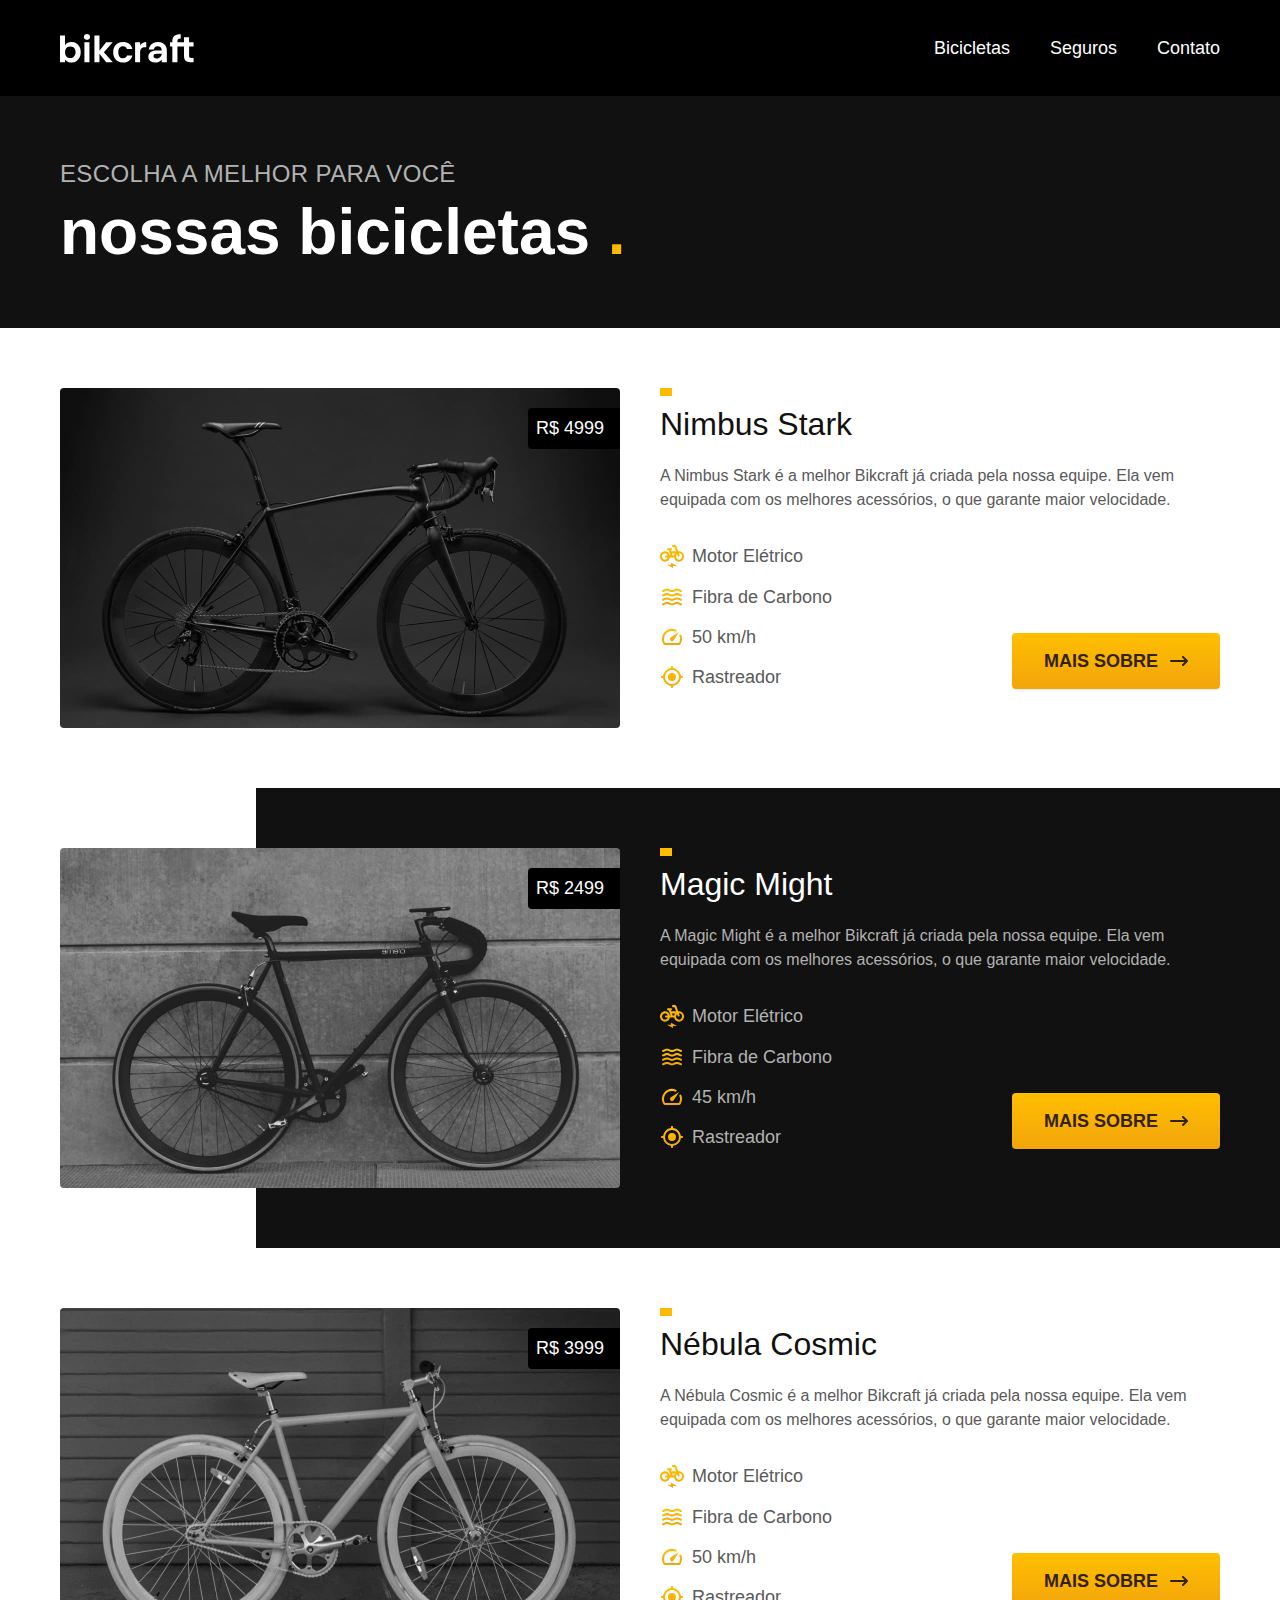
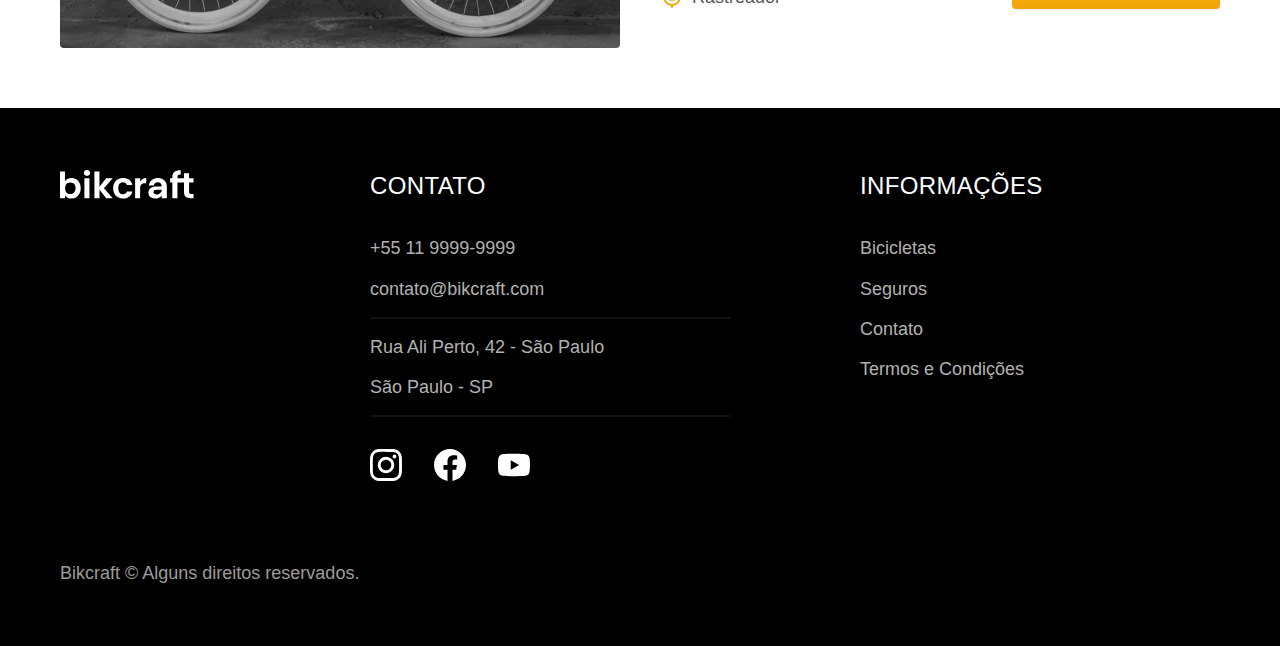
==== bicicletas.html @ 8516cf56 "pagina-bicicletas" ====
<!DOCTYPE html>
<html lang="pt-br">
  <head>
    <meta charset="UTF-8" />
    <meta http-equiv="X-UA-Compatible" content="IE=edge" />
    <meta name="viewport" content="width=device-width, initial-scale=1.0" />
    <title>Bicicletas | Bikcraft</title>
    <meta name="description" content="Termos e Condições." />
    <link rel="stylesheet" href="style.css" />
    <!-- tipografia google fonts  -->
    <!-- <link rel="preconnect" href="https://fonts.googleapis.com">
    <link rel="preconnect" href="https://fonts.gstatic.com" crossorigin>
    <link href="https://fonts.googleapis.com/css2?family=Merriweather:ital,wght@1,900&family=Poppins:wght@400;600&family=Roboto:wght@400;500&display=swap" rel="stylesheet"> -->
  </head>

  <body id="bicicletas">
    <header class="header-bg">
      <div class="header container">
        <a href="./">
          <img src="img/bikcraft.svg" alt="Bikcraft" />
        </a>

        <nav aria-label="primaria">
          <ul class="header-menu font-1-m cor-0">
            <li><a href="./bicicletas.html">Bicicletas</a></li>
            <li><a href="./seguros.html">Seguros</a></li>
            <li><a href="./contato.html">Contato</a></li>
          </ul>
        </nav>
      </div>
    </header>
    <!-- main -->
    <main>
      <div class="titulo-bg">
        <div class="titulo container">
          <p class="font-2-l-b cor-5">Escolha a melhor para você</p>
          <h1 class="font-1-xxl cor-0">
            nossas bicicletas <span class="cor-p1">.</span>
          </h1>
        </div>
      </div>
      <!-- bicicletas bg1 -->

      <div class="bicicletas container">
        <div class="bicicletas-imagem">
          <img src="img/bicicletas/nimbus.jpg" alt="Bicicleta Preta" />
          <span class="font-2-m cor-0">R$ 4999</span>
        </div>
        <div class="bicicletas-conteudo">
          <h2 class="font-1-xl">Nimbus Stark</h2>
          <p class="font-2-s cor-8">
            A Nimbus Stark é a melhor Bikcraft já criada pela nossa equipe. Ela
            vem equipada com os melhores acessórios, o que garante maior
            velocidade.
          </p>
          <ul class="font-1-m cor-8">
            <li><img src="img/icones/eletrica.svg" alt="" />Motor Elétrico</li>

            <li><img src="img/icones/carbono.svg" alt="" />Fibra de Carbono</li>

            <li><img src="img/icones/velocidade.svg" alt="" />50 km/h</li>

            <li><img src="img/icones/rastreador.svg" alt="" />Rastreador</li>
          </ul>
          <a class="botao seta" href="./bicicletas/nimbus.html">Mais Sobre</a>
        </div>
      </div>

      <!-- bicicletas bg2 -->
      <div class="bicicletas-bg">
        <div class="bicicletas container">
          <div class="bicicletas-imagem">
            <img src="img/bicicletas/magic.jpg" alt="Bicicleta Preta" />
            <span class="font-2-m cor-0">R$ 2499</span>
          </div>
          <div class="bicicletas-conteudo">
            <h2 class="font-1-xl cor-0">Magic Might</h2>
            <p class="font-2-s cor-5">
              A Magic Might é a melhor Bikcraft já criada pela nossa equipe. Ela
              vem equipada com os melhores acessórios, o que garante maior
              velocidade.
            </p>
            <ul class="font-1-m cor-5">
              <li>
                <img src="img/icones/eletrica.svg" alt="" />Motor Elétrico
              </li>

              <li>
                <img src="img/icones/carbono.svg" alt="" />Fibra de Carbono
              </li>

              <li><img src="img/icones/velocidade.svg" alt="" />45 km/h</li>

              <li><img src="img/icones/rastreador.svg" alt="" />Rastreador</li>
            </ul>
            <a class="botao seta" href="./bicicletas/magic.html">Mais Sobre</a>
          </div>
        </div>
      </div>
      <!-- bicicletas bg3 -->

      <div class="bicicletas container">
        <div class="bicicletas-imagem">
          <img src="img/bicicletas/nebula.jpg" alt="Bicicleta Preta" />
          <span class="font-2-m cor-0">R$ 3999</span>
        </div>
        <div class="bicicletas-conteudo">
          <h2 class="font-1-xl">Nébula Cosmic</h2>
          <p class="font-2-s cor-8">
            A Nébula Cosmic é a melhor Bikcraft já criada pela nossa equipe. Ela
            vem equipada com os melhores acessórios, o que garante maior
            velocidade.
          </p>
          <ul class="font-1-m cor-8">
            <li><img src="img/icones/eletrica.svg" alt="" />Motor Elétrico</li>

            <li><img src="img/icones/carbono.svg" alt="" />Fibra de Carbono</li>

            <li><img src="img/icones/velocidade.svg" alt="" />50 km/h</li>

            <li><img src="img/icones/rastreador.svg" alt="" />Rastreador</li>
          </ul>
          <a class="botao seta" href="./bicicletas/magic.html">Mais Sobre</a>
        </div>
      </div>
    </main>

    <footer class="footer-bg">
      <div class="footer container">
        <img src="img/bikcraft.svg" alt="" />
        <div class="footer-contato">
          <h3 class="font-2-l-b cor-0">Contato</h3>
          <ul class="cor-5 font-2-m">
            <li><a href="tel:+55119999999">+55 11 9999-9999</a></li>
            <li>
              <a href="mailto:contato@bikcraft.com">contato@bikcraft.com</a>
            </li>
            <li>Rua Ali Perto, 42 - São Paulo</li>
            <li>São Paulo - SP</li>
          </ul>
          <div class="footer-redes">
            <a href="./"
              ><img src="img/redes/instagram.svg" alt="Instagram"
            /></a>
            <a href="./"><img src="img/redes/facebook.svg" alt="Facebook" /></a>
            <a href="./"><img src="img/redes/youtube.svg" alt="Youtube" /></a>
          </div>
        </div>
        <div class="footer-informacoes">
          <h3 class="font-2-l-b cor-0">Informações</h3>
          <nav>
            <ul class="font-1-m cor-5">
              <li><a href="./bicicletas.html">Bicicletas</a></li>
              <li><a href="./seguros.html">Seguros</a></li>
              <li><a href="./contato.html">Contato</a></li>
              <li><a href="./termos.html">Termos e Condições</a></li>
            </ul>
          </nav>
        </div>
        <p class="footer-copy font-2-m cor-6">
          Bikcraft © Alguns direitos reservados.
        </p>
      </div>
    </footer>
  </body>
</html>
---- style.css ----
@import "./css/global/global.css";
@import "./css/utilidades/tipografia.css";
@import "./css/utilidades/cores.css";
@import "./css/global/header.css";
@import "/css/global/footer.css";
/* Home */
@import "./css/home/introducao.css";
@import "./css/home/tecnologia.css";
@import "./css/home/parceiros.css";
@import "./css/home/depoimento.css";
@import "/css/home/seguros.css";
/* Utilidades */
@import "./css/utilidades/componentes.css";
/* Bicicletas */
@import "./css/bicicletas/bicicletas-lista.css";
@import "./css/bicicletas/bicicletas.css";
/* Termos */
@import "./css/termos/termos.css";
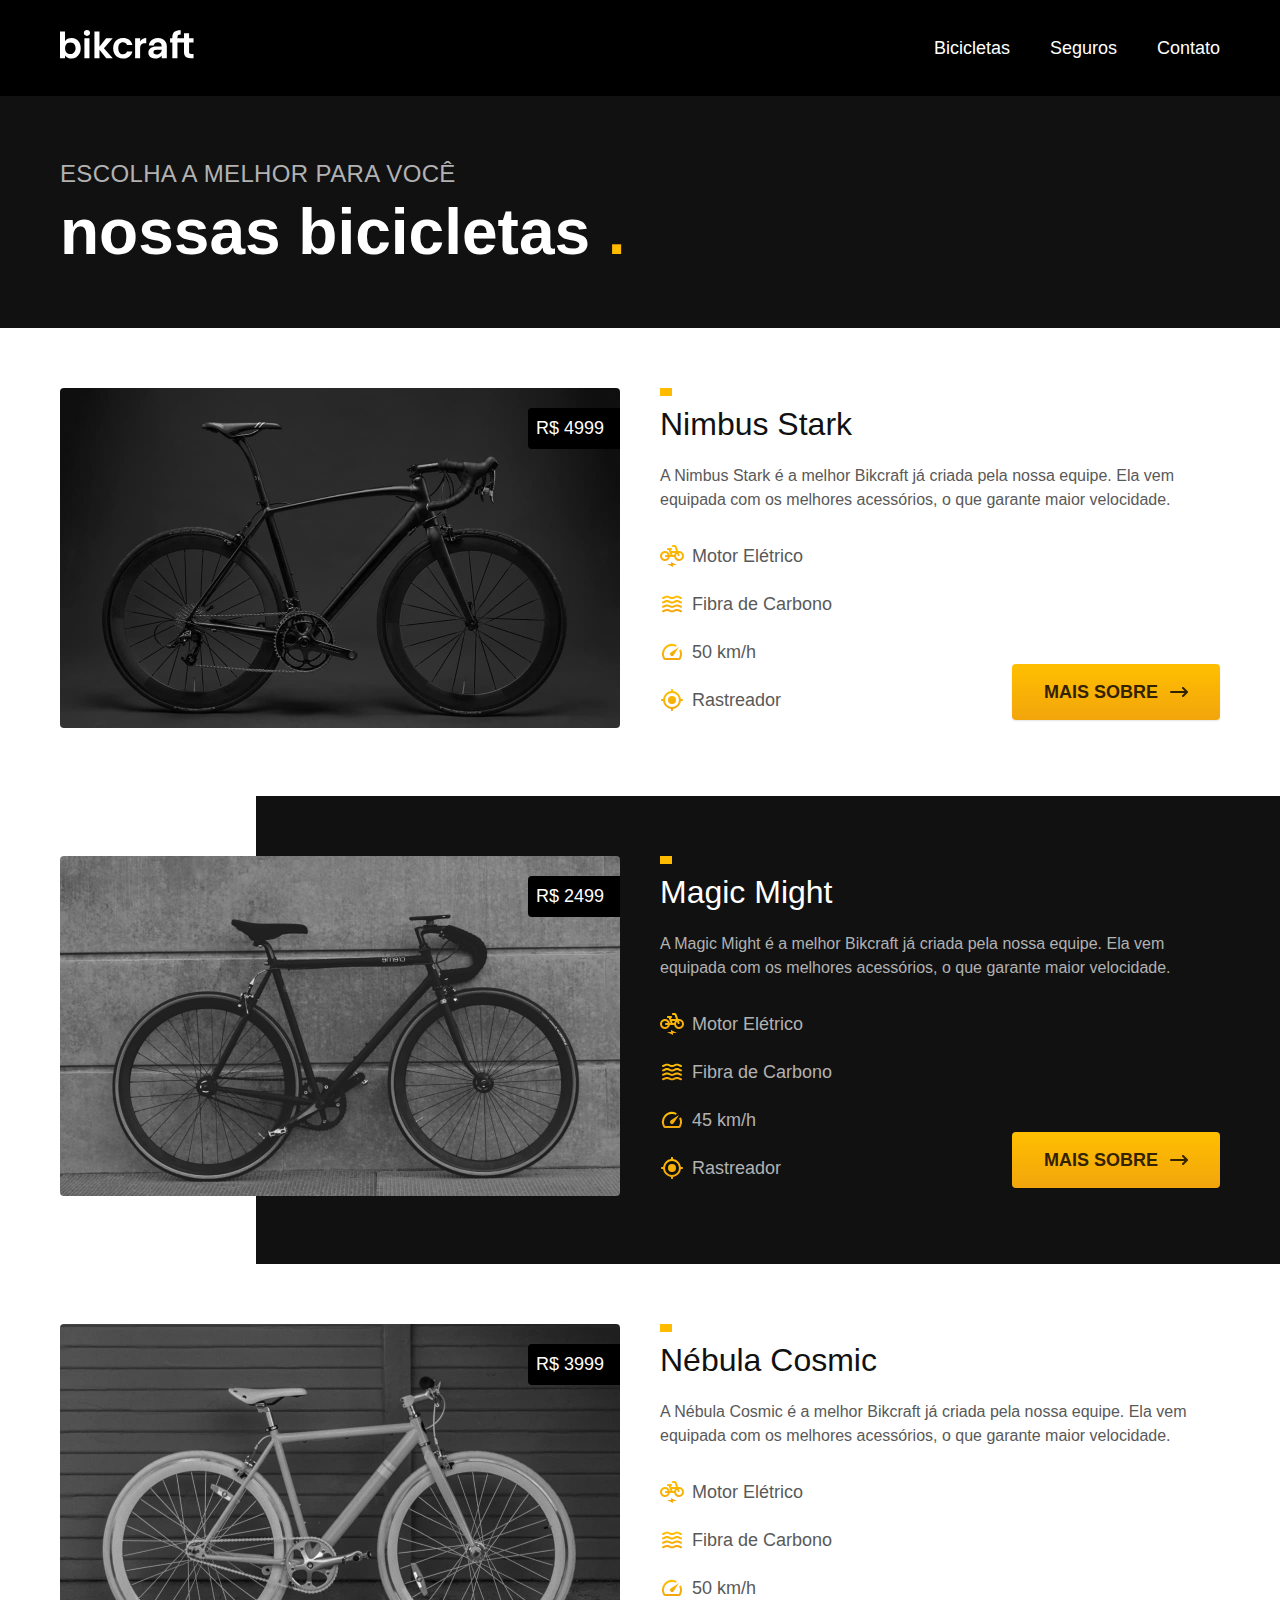
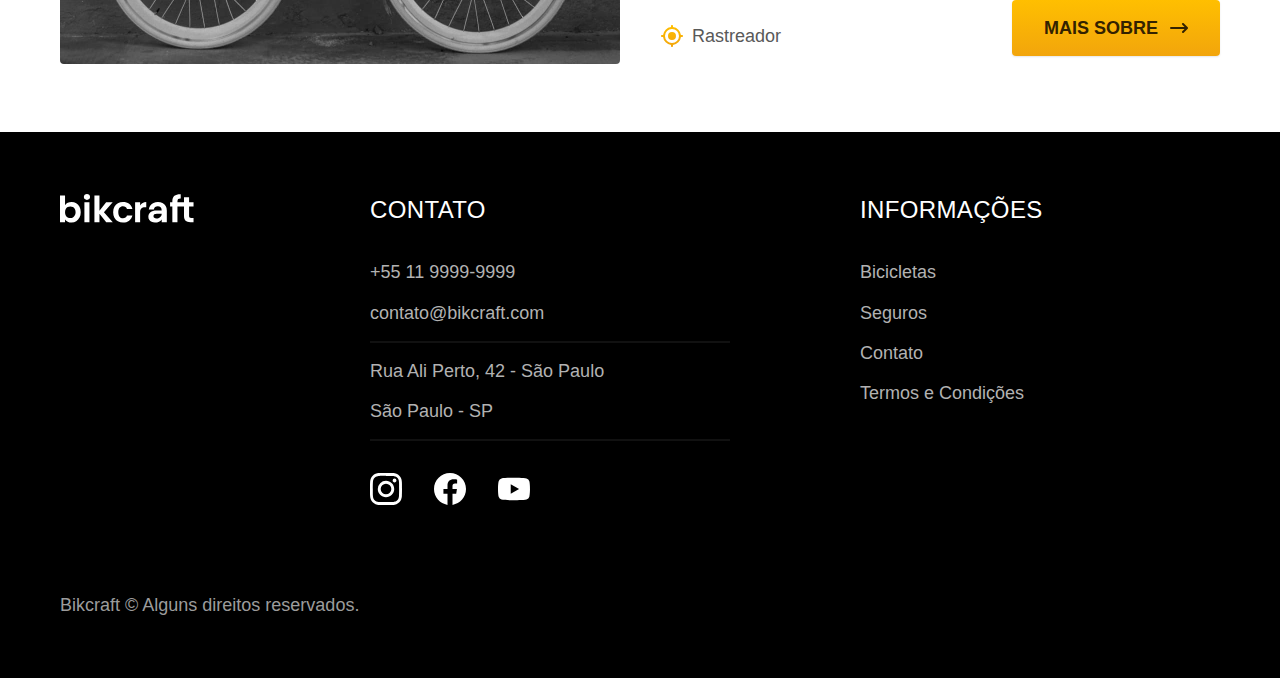
==== commit 58dcc2eb: "links" ====
--- a/bicicletas.html
+++ b/bicicletas.html
@@ -120,7 +120,7 @@
 
             <li><img src="img/icones/rastreador.svg" alt="" />Rastreador</li>
           </ul>
-          <a class="botao seta" href="./bicicletas/magic.html">Mais Sobre</a>
+          <a class="botao seta" href="./bicicletas/nebula.html">Mais Sobre</a>
         </div>
       </div>
     </main>
--- a/style.css
+++ b/style.css
@@ -9,10 +9,16 @@
 @import "./css/home/parceiros.css";
 @import "./css/home/depoimento.css";
 @import "/css/home/seguros.css";
+@import "./css/home/vantagens.css";
+@import "./css/home/perguntas.css";
 /* Utilidades */
 @import "./css/utilidades/componentes.css";
 /* Bicicletas */
 @import "./css/bicicletas/bicicletas-lista.css";
 @import "./css/bicicletas/bicicletas.css";
+/* Bicicletas html  */
+@import "./css/bicicleta/bicicletas.css";
+@import "./css/bicicleta/seguro.css";
+
 /* Termos */
 @import "./css/termos/termos.css";
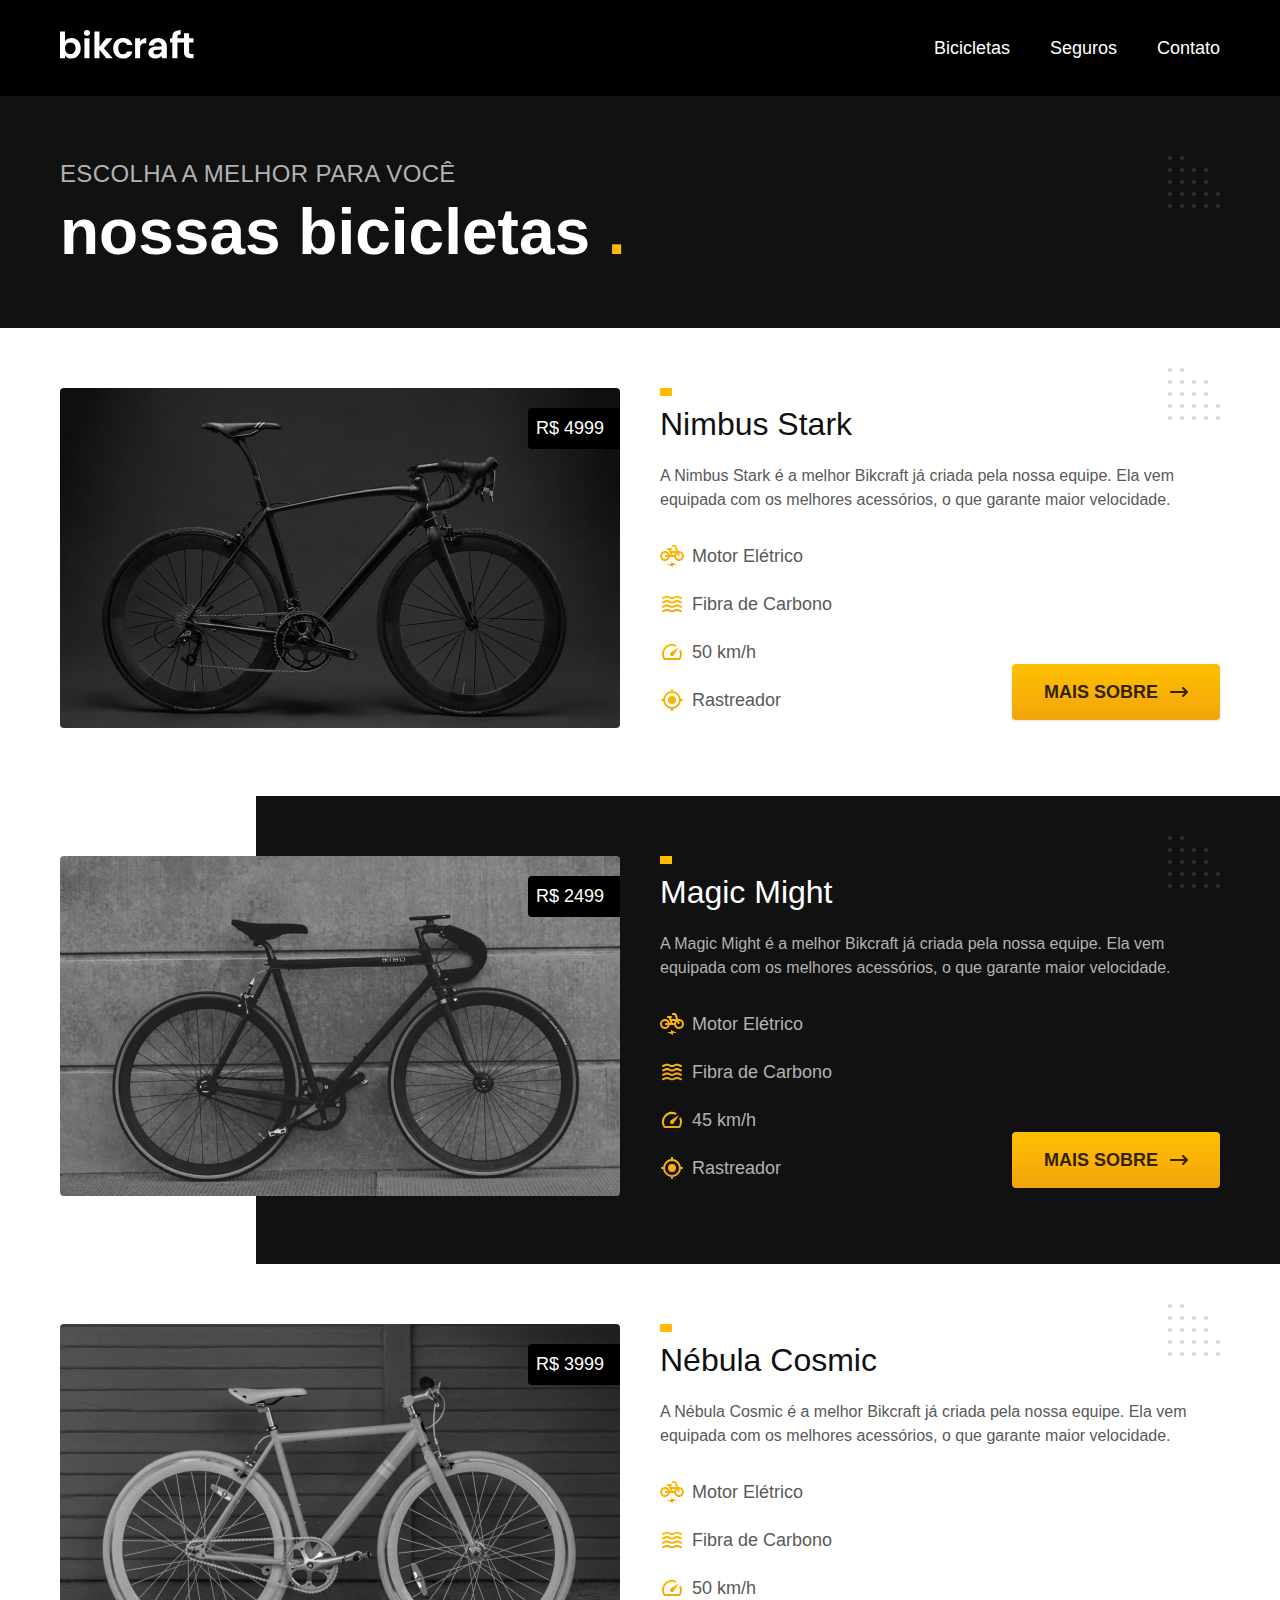
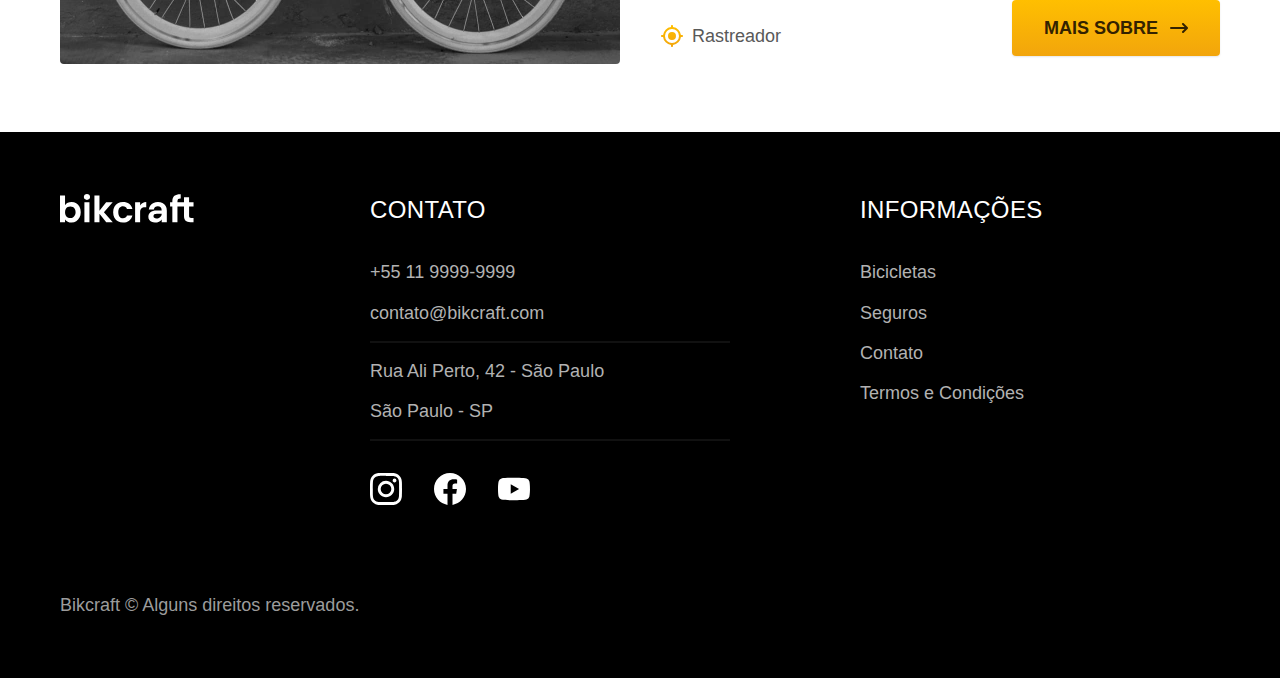
==== commit fe0469f7: "end" ====
--- a/bicicletas.html
+++ b/bicicletas.html
@@ -6,6 +6,7 @@
     <meta name="viewport" content="width=device-width, initial-scale=1.0" />
     <title>Bicicletas | Bikcraft</title>
     <meta name="description" content="Termos e Condições." />
+    <link rel="preload" href="style.css" as="style" />
     <link rel="stylesheet" href="style.css" />
     <!-- tipografia google fonts  -->
     <!-- <link rel="preconnect" href="https://fonts.googleapis.com">
--- a/style.css
+++ b/style.css
@@ -13,6 +13,7 @@
 @import "./css/home/perguntas.css";
 /* Utilidades */
 @import "./css/utilidades/componentes.css";
+@import "./css/utilidades/formulario.css";
 /* Bicicletas */
 @import "./css/bicicletas/bicicletas-lista.css";
 @import "./css/bicicletas/bicicletas.css";
@@ -22,3 +23,9 @@
 
 /* Termos */
 @import "./css/termos/termos.css";
+/* Contato  */
+@import "./contato/contato.css";
+@import "./contato/lojas.css";
+
+/* Orçamento  */
+@import "./css/orçamento/orçamento.css";
--- a/style.css
+++ b/style.css
@@ -13,6 +13,7 @@
 @import "./css/home/perguntas.css";
 /* Utilidades */
 @import "./css/utilidades/componentes.css";
+@import "./css/utilidades/formulario.css";
 /* Bicicletas */
 @import "./css/bicicletas/bicicletas-lista.css";
 @import "./css/bicicletas/bicicletas.css";
@@ -22,3 +23,9 @@
 
 /* Termos */
 @import "./css/termos/termos.css";
+/* Contato  */
+@import "./contato/contato.css";
+@import "./contato/lojas.css";
+
+/* Orçamento  */
+@import "./css/orçamento/orçamento.css";
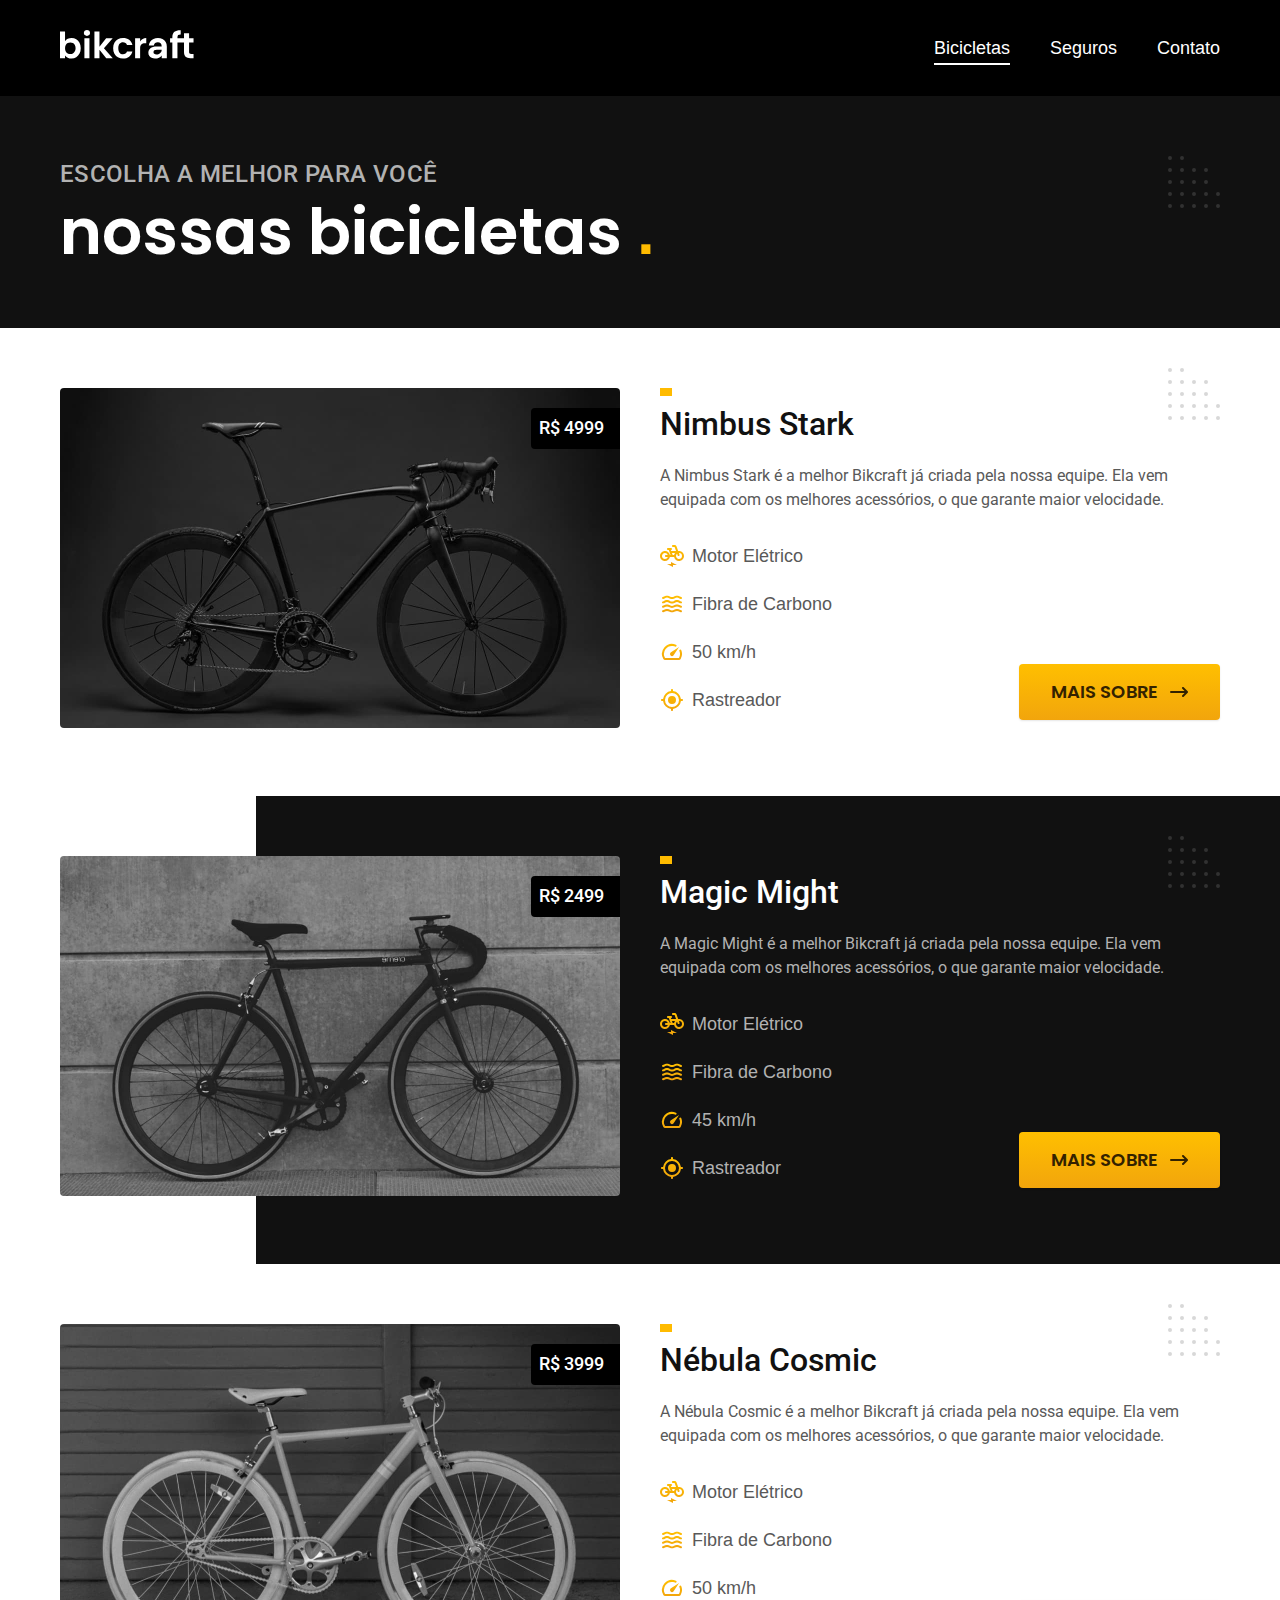
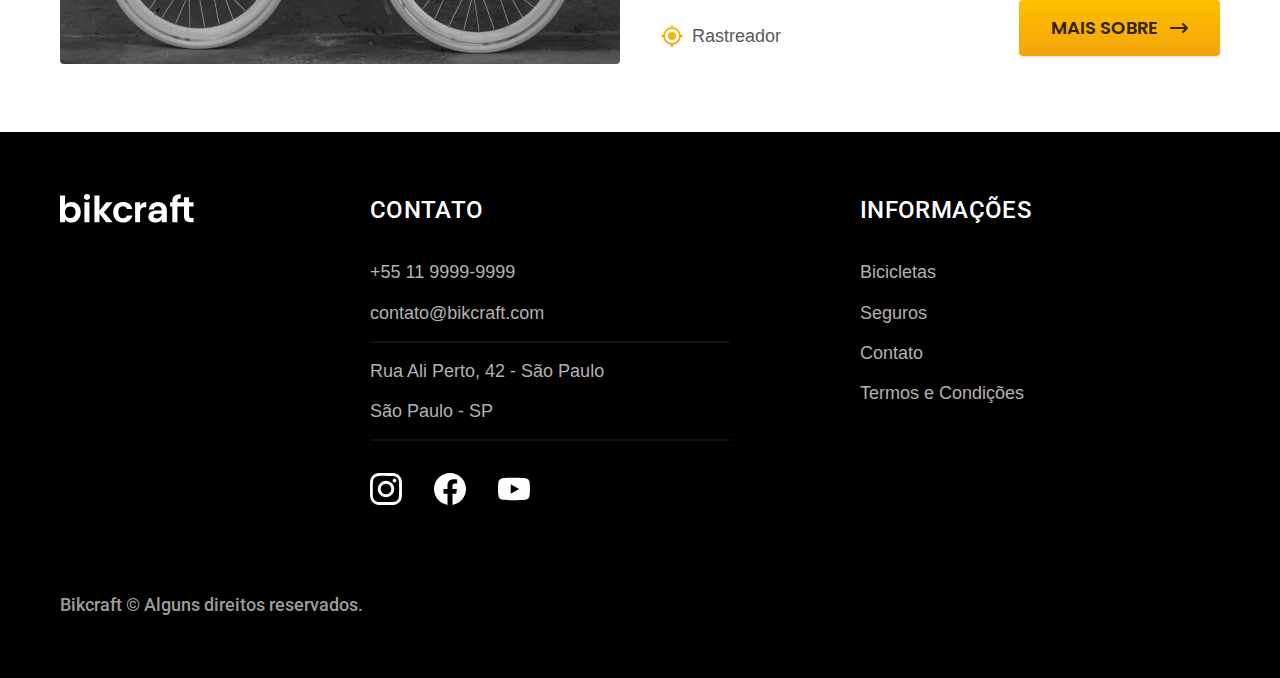
==== commit 5ffffe2d: "javascript" ====
--- a/bicicletas.html
+++ b/bicicletas.html
@@ -9,9 +9,12 @@
     <link rel="preload" href="style.css" as="style" />
     <link rel="stylesheet" href="style.css" />
     <!-- tipografia google fonts  -->
-    <!-- <link rel="preconnect" href="https://fonts.googleapis.com">
-    <link rel="preconnect" href="https://fonts.gstatic.com" crossorigin>
-    <link href="https://fonts.googleapis.com/css2?family=Merriweather:ital,wght@1,900&family=Poppins:wght@400;600&family=Roboto:wght@400;500&display=swap" rel="stylesheet"> -->
+    <link rel="preconnect" href="https://fonts.googleapis.com" />
+    <link rel="preconnect" href="https://fonts.gstatic.com" crossorigin />
+    <link
+      href="https://fonts.googleapis.com/css2?family=Merriweather:ital,wght@1,900&family=Poppins:wght@400;600&family=Roboto:wght@400;500&display=swap"
+      rel="stylesheet"
+    />
   </head>
 
   <body id="bicicletas">
@@ -163,5 +166,6 @@
         </p>
       </div>
     </footer>
+    <script src="js/script.js"></script>
   </body>
 </html>
